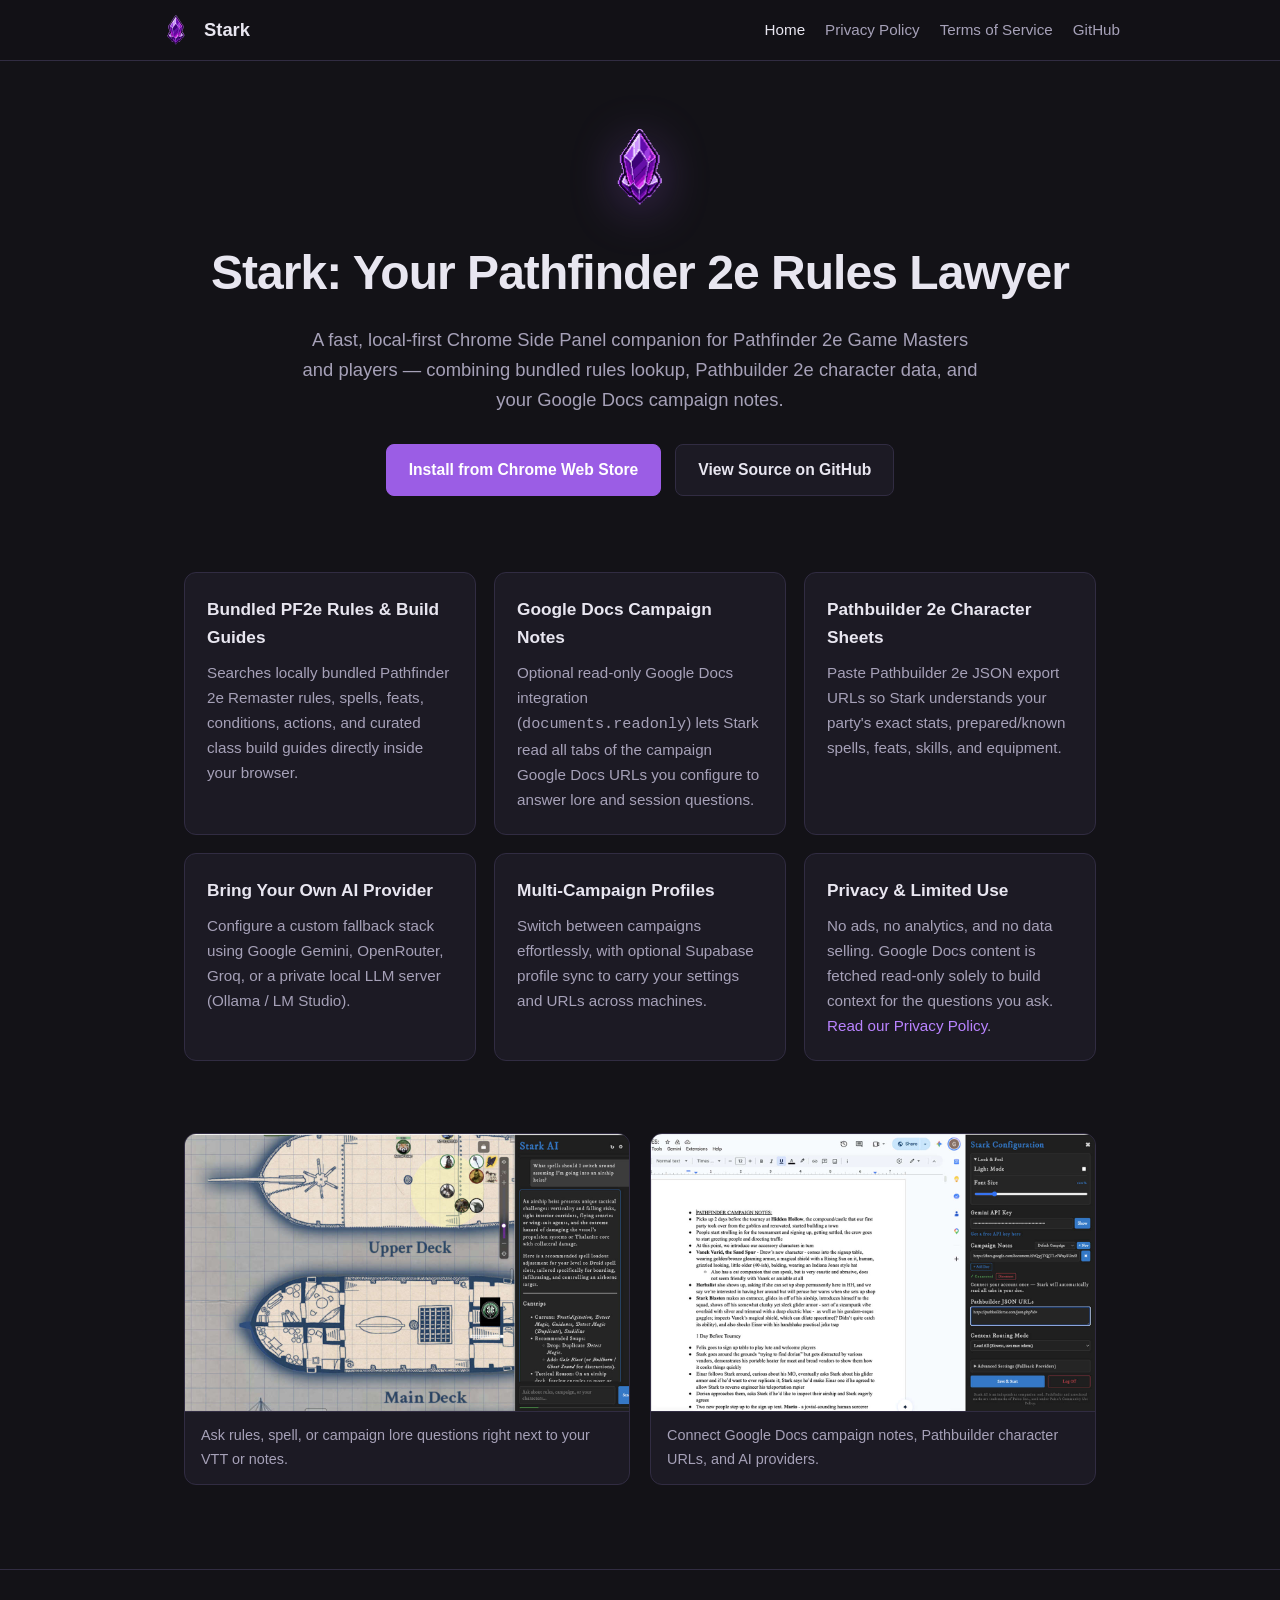
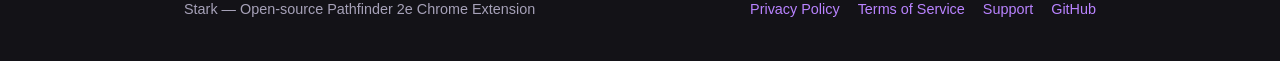
==== docs/index.html @ f901bf4b "docs: add GitHub Pages site for OAuth homepage, privacy policy, and terms" ====
<!DOCTYPE html>
<html lang="en">
<head>
  <meta charset="UTF-8">
  <meta name="viewport" content="width=device-width, initial-scale=1.0">
  <title>Stark — Pathfinder 2e AI Assistant</title>
  <meta name="description" content="Stark is a Chrome Side Panel extension for Pathfinder 2e players and Game Masters with local rules lookup, Pathbuilder 2e character integration, and Google Docs campaign notes sync.">
  <link rel="icon" type="image/png" href="assets/icon128.png">
  <link rel="stylesheet" href="styles.css">
</head>
<body>
  <header>
    <div class="container nav">
      <a class="brand" href="./">
        <img src="assets/icon128.png" alt="Stark logo">
        <span>Stark</span>
      </a>
      <nav class="nav-links">
        <a href="./" class="active">Home</a>
        <a href="privacy.html">Privacy Policy</a>
        <a href="terms.html">Terms of Service</a>
        <a href="https://github.com/haa-gg/stark" target="_blank" rel="noopener">GitHub</a>
      </nav>
    </div>
  </header>

  <main class="container">
    <section class="hero">
      <img class="hero-icon" src="assets/icon128.png" alt="Stark purple crystal icon">
      <h1>Stark: Your Pathfinder 2e Rules Lawyer</h1>
      <p class="subtitle">
        A fast, local-first Chrome Side Panel companion for Pathfinder 2e Game Masters and players — combining bundled rules lookup, Pathbuilder 2e character data, and your Google Docs campaign notes.
      </p>
      <div class="cta-row">
        <a class="btn btn-primary" href="https://chromewebstore.google.com/detail/stark-pathfinder-2e-ai/egkcdliplfbfkbpjhcoefafabohgifpb" target="_blank" rel="noopener">
          Install from Chrome Web Store
        </a>
        <a class="btn btn-secondary" href="https://github.com/haa-gg/stark" target="_blank" rel="noopener">
          View Source on GitHub
        </a>
      </div>
    </section>

    <section>
      <div class="grid">
        <article class="card">
          <h3>Bundled PF2e Rules &amp; Build Guides</h3>
          <p>Searches locally bundled Pathfinder 2e Remaster rules, spells, feats, conditions, actions, and curated class build guides directly inside your browser.</p>
        </article>
        <article class="card">
          <h3>Google Docs Campaign Notes</h3>
          <p>Optional read-only Google Docs integration (<code>documents.readonly</code>) lets Stark read all tabs of the campaign Google Docs URLs you configure to answer lore and session questions.</p>
        </article>
        <article class="card">
          <h3>Pathbuilder 2e Character Sheets</h3>
          <p>Paste Pathbuilder 2e JSON export URLs so Stark understands your party's exact stats, prepared/known spells, feats, skills, and equipment.</p>
        </article>
        <article class="card">
          <h3>Bring Your Own AI Provider</h3>
          <p>Configure a custom fallback stack using Google Gemini, OpenRouter, Groq, or a private local LLM server (Ollama / LM Studio).</p>
        </article>
        <article class="card">
          <h3>Multi-Campaign Profiles</h3>
          <p>Switch between campaigns effortlessly, with optional Supabase profile sync to carry your settings and URLs across machines.</p>
        </article>
        <article class="card">
          <h3>Privacy &amp; Limited Use</h3>
          <p>No ads, no analytics, and no data selling. Google Docs content is fetched read-only solely to build context for the questions you ask. <a href="privacy.html">Read our Privacy Policy</a>.</p>
        </article>
      </div>
    </section>

    <section>
      <div class="screenshots">
        <figure>
          <img src="assets/screenshot-chat.jpg" alt="Stark side panel chat interface">
          <figcaption>Ask rules, spell, or campaign lore questions right next to your VTT or notes.</figcaption>
        </figure>
        <figure>
          <img src="assets/screenshot-settings.jpg" alt="Stark settings and campaign configuration">
          <figcaption>Connect Google Docs campaign notes, Pathbuilder character URLs, and AI providers.</figcaption>
        </figure>
      </div>
    </section>
  </main>

  <footer>
    <div class="container footer-inner">
      <div>Stark — Open-source Pathfinder 2e Chrome Extension</div>
      <div class="footer-links">
        <a href="privacy.html">Privacy Policy</a>
        <a href="terms.html">Terms of Service</a>
        <a href="mailto:glendon.gengel@gmail.com">Support</a>
        <a href="https://github.com/haa-gg/stark" target="_blank" rel="noopener">GitHub</a>
      </div>
    </div>
  </footer>
</body>
</html>
---- docs/styles.css ----
:root {
  --bg: #131217;
  --surface: #1c1a24;
  --surface-alt: #242130;
  --text: #e8e6f0;
  --muted: #a6a1b8;
  --accent: #9b5de5;
  --accent-bright: #b983ff;
  --border: #312c42;
}

* {
  box-sizing: border-box;
}

html, body {
  margin: 0;
  padding: 0;
  background: var(--bg);
  color: var(--text);
  font-family: -apple-system, BlinkMacSystemFont, "Segoe UI", Roboto, Inter, Helvetica, Arial, sans-serif;
  line-height: 1.65;
  -webkit-font-smoothing: antialiased;
}

a {
  color: var(--accent-bright);
  text-decoration: none;
}

a:hover {
  text-decoration: underline;
}

.container {
  max-width: 960px;
  margin: 0 auto;
  padding: 0 24px;
}

header {
  border-bottom: 1px solid var(--border);
  background: rgba(19, 18, 23, 0.92);
  backdrop-filter: blur(8px);
  position: sticky;
  top: 0;
  z-index: 10;
}

.nav {
  display: flex;
  align-items: center;
  justify-content: space-between;
  padding: 14px 0;
  gap: 16px;
}

.brand {
  display: flex;
  align-items: center;
  gap: 12px;
  font-weight: 700;
  font-size: 1.15rem;
  color: var(--text);
}

.brand img {
  width: 32px;
  height: 32px;
  border-radius: 6px;
}

.nav-links {
  display: flex;
  gap: 20px;
  font-size: 0.95rem;
  flex-wrap: wrap;
}

.nav-links a {
  color: var(--muted);
}

.nav-links a:hover,
.nav-links a.active {
  color: var(--text);
}

.hero {
  padding: 64px 0 40px;
  text-align: center;
}

.hero-icon {
  width: 84px;
  height: 84px;
  margin-bottom: 16px;
  filter: drop-shadow(0 8px 24px rgba(155, 93, 229, 0.35));
}

.hero h1 {
  font-size: clamp(2rem, 4.5vw, 3rem);
  margin: 0 0 12px;
  letter-spacing: -0.02em;
}

.hero p.subtitle {
  font-size: 1.15rem;
  color: var(--muted);
  max-width: 680px;
  margin: 0 auto 28px;
}

.cta-row {
  display: flex;
  justify-content: center;
  gap: 14px;
  flex-wrap: wrap;
}

.btn {
  display: inline-block;
  padding: 12px 22px;
  border-radius: 8px;
  font-weight: 600;
  font-size: 0.98rem;
  border: 1px solid var(--border);
  transition: transform 0.12s ease, background 0.15s ease;
}

.btn:hover {
  text-decoration: none;
  transform: translateY(-1px);
}

.btn-primary {
  background: var(--accent);
  border-color: var(--accent);
  color: #ffffff;
}

.btn-primary:hover {
  background: #8445d0;
}

.btn-secondary {
  background: var(--surface);
  color: var(--text);
}

.btn-secondary:hover {
  background: var(--surface-alt);
}

section {
  padding: 36px 0;
}

.grid {
  display: grid;
  grid-template-columns: repeat(auto-fit, minmax(260px, 1fr));
  gap: 18px;
}

.card {
  background: var(--surface);
  border: 1px solid var(--border);
  border-radius: 12px;
  padding: 22px;
}

.card h3 {
  margin: 0 0 8px;
  font-size: 1.08rem;
  color: var(--text);
}

.card p {
  margin: 0;
  color: var(--muted);
  font-size: 0.95rem;
}

.screenshots {
  display: grid;
  grid-template-columns: repeat(auto-fit, minmax(320px, 1fr));
  gap: 20px;
}

.screenshots figure {
  margin: 0;
  background: var(--surface);
  border: 1px solid var(--border);
  border-radius: 12px;
  overflow: hidden;
}

.screenshots img {
  display: block;
  width: 100%;
  height: auto;
}

.screenshots figcaption {
  padding: 12px 16px;
  font-size: 0.9rem;
  color: var(--muted);
  border-top: 1px solid var(--border);
}

.doc-box {
  background: var(--surface);
  border: 1px solid var(--border);
  border-radius: 12px;
  padding: 32px;
  margin: 36px 0;
}

.doc-box h1 {
  margin-top: 0;
  font-size: 2rem;
}

.doc-box h2 {
  margin-top: 28px;
  font-size: 1.25rem;
  color: var(--accent-bright);
  border-bottom: 1px solid var(--border);
  padding-bottom: 6px;
}

.doc-box ul {
  padding-left: 20px;
}

.doc-box li {
  margin-bottom: 8px;
  color: var(--text);
}

.meta {
  color: var(--muted);
  font-size: 0.92rem;
}

footer {
  border-top: 1px solid var(--border);
  margin-top: 48px;
  padding: 28px 0 40px;
  color: var(--muted);
  font-size: 0.9rem;
}

.footer-inner {
  display: flex;
  justify-content: space-between;
  align-items: center;
  flex-wrap: wrap;
  gap: 12px;
}

.footer-links {
  display: flex;
  gap: 18px;
  flex-wrap: wrap;
}
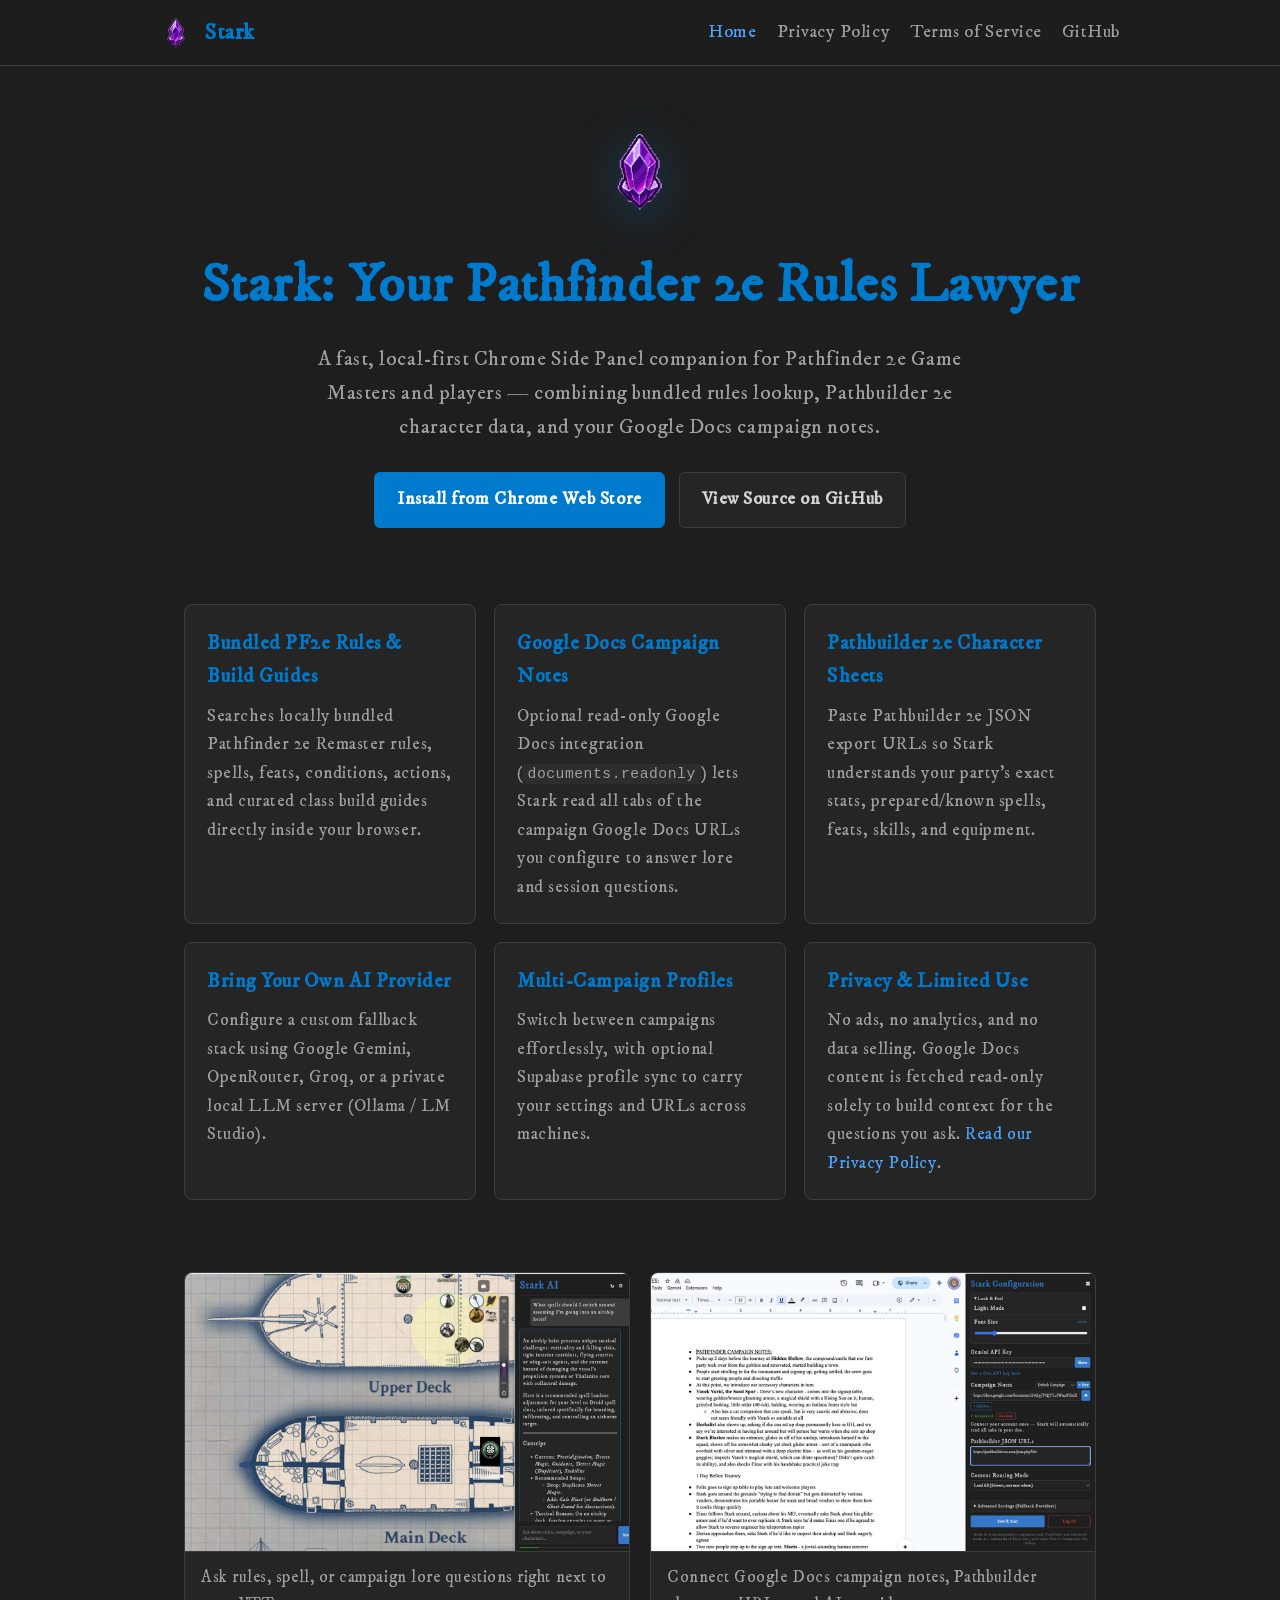
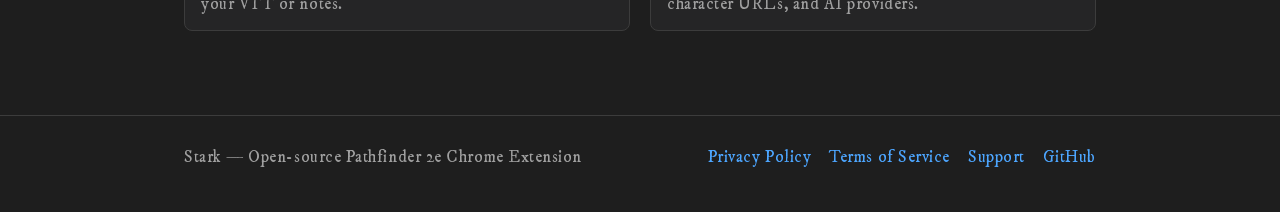
==== commit 2482d876: "style(docs): match app IM Fell DW Pica font and blue palette" ====
--- a/docs/index.html
+++ b/docs/index.html
@@ -97,3 +97,4 @@
   </footer>
 </body>
 </html>
+
--- a/docs/styles.css
+++ b/docs/styles.css
@@ -1,12 +1,29 @@
+@font-face {
+  font-family: 'IM Fell DW Pica';
+  font-style: normal;
+  font-weight: 400;
+  font-display: swap;
+  src: url('assets/fonts/im-fell-dw-pica-regular.woff2') format('woff2');
+}
+
+@font-face {
+  font-family: 'IM Fell DW Pica';
+  font-style: italic;
+  font-weight: 400;
+  font-display: swap;
+  src: url('assets/fonts/im-fell-dw-pica-italic.woff2') format('woff2');
+}
+
 :root {
-  --bg: #131217;
-  --surface: #1c1a24;
-  --surface-alt: #242130;
-  --text: #e8e6f0;
-  --muted: #a6a1b8;
-  --accent: #9b5de5;
-  --accent-bright: #b983ff;
-  --border: #312c42;
+  --bg: #1e1e1e;
+  --surface: #252526;
+  --surface-alt: #2d2d30;
+  --text: #d4d4d4;
+  --muted: #a0a0a0;
+  --accent: #007acc;
+  --accent-hover: #005f9e;
+  --accent-link: #4da6ff;
+  --border: #3c3c3c;
 }
 
 * {
@@ -18,13 +35,23 @@
   padding: 0;
   background: var(--bg);
   color: var(--text);
-  font-family: -apple-system, BlinkMacSystemFont, "Segoe UI", Roboto, Inter, Helvetica, Arial, sans-serif;
+  font-family: 'IM Fell DW Pica', Georgia, serif;
+  font-size: 18px;
+  letter-spacing: 0.03em;
   line-height: 1.65;
   -webkit-font-smoothing: antialiased;
 }
 
+code {
+  font-family: ui-monospace, SFMono-Regular, Menlo, Monaco, Consolas, monospace;
+  font-size: 0.85em;
+  background: var(--surface-alt);
+  padding: 2px 5px;
+  border-radius: 4px;
+}
+
 a {
-  color: var(--accent-bright);
+  color: var(--accent-link);
   text-decoration: none;
 }
 
@@ -40,7 +67,7 @@
 
 header {
   border-bottom: 1px solid var(--border);
-  background: rgba(19, 18, 23, 0.92);
+  background: rgba(30, 30, 30, 0.94);
   backdrop-filter: blur(8px);
   position: sticky;
   top: 0;
@@ -60,8 +87,8 @@
   align-items: center;
   gap: 12px;
   font-weight: 700;
-  font-size: 1.15rem;
-  color: var(--text);
+  font-size: 1.25rem;
+  color: var(--accent);
 }
 
 .brand img {
@@ -73,7 +100,7 @@
 .nav-links {
   display: flex;
   gap: 20px;
-  font-size: 0.95rem;
+  font-size: 1rem;
   flex-wrap: wrap;
 }
 
@@ -83,7 +110,7 @@
 
 .nav-links a:hover,
 .nav-links a.active {
-  color: var(--text);
+  color: var(--accent-link);
 }
 
 .hero {
@@ -95,13 +122,13 @@
   width: 84px;
   height: 84px;
   margin-bottom: 16px;
-  filter: drop-shadow(0 8px 24px rgba(155, 93, 229, 0.35));
+  filter: drop-shadow(0 8px 24px rgba(0, 122, 204, 0.35));
 }
 
 .hero h1 {
   font-size: clamp(2rem, 4.5vw, 3rem);
   margin: 0 0 12px;
-  letter-spacing: -0.02em;
+  color: var(--accent);
 }
 
 .hero p.subtitle {
@@ -121,9 +148,9 @@
 .btn {
   display: inline-block;
   padding: 12px 22px;
-  border-radius: 8px;
-  font-weight: 600;
-  font-size: 0.98rem;
+  border-radius: 6px;
+  font-weight: 700;
+  font-size: 1rem;
   border: 1px solid var(--border);
   transition: transform 0.12s ease, background 0.15s ease;
 }
@@ -140,7 +167,8 @@
 }
 
 .btn-primary:hover {
-  background: #8445d0;
+  background: var(--accent-hover);
+  border-color: var(--accent-hover);
 }
 
 .btn-secondary {
@@ -165,20 +193,20 @@
 .card {
   background: var(--surface);
   border: 1px solid var(--border);
-  border-radius: 12px;
+  border-radius: 8px;
   padding: 22px;
 }
 
 .card h3 {
   margin: 0 0 8px;
-  font-size: 1.08rem;
-  color: var(--text);
+  font-size: 1.12rem;
+  color: var(--accent);
 }
 
 .card p {
   margin: 0;
   color: var(--muted);
-  font-size: 0.95rem;
+  font-size: 0.96rem;
 }
 
 .screenshots {
@@ -191,7 +219,7 @@
   margin: 0;
   background: var(--surface);
   border: 1px solid var(--border);
-  border-radius: 12px;
+  border-radius: 8px;
   overflow: hidden;
 }
 
@@ -203,7 +231,7 @@
 
 .screenshots figcaption {
   padding: 12px 16px;
-  font-size: 0.9rem;
+  font-size: 0.92rem;
   color: var(--muted);
   border-top: 1px solid var(--border);
 }
@@ -211,7 +239,7 @@
 .doc-box {
   background: var(--surface);
   border: 1px solid var(--border);
-  border-radius: 12px;
+  border-radius: 8px;
   padding: 32px;
   margin: 36px 0;
 }
@@ -219,12 +247,13 @@
 .doc-box h1 {
   margin-top: 0;
   font-size: 2rem;
+  color: var(--accent);
 }
 
 .doc-box h2 {
   margin-top: 28px;
-  font-size: 1.25rem;
-  color: var(--accent-bright);
+  font-size: 1.3rem;
+  color: var(--accent);
   border-bottom: 1px solid var(--border);
   padding-bottom: 6px;
 }
@@ -240,7 +269,7 @@
 
 .meta {
   color: var(--muted);
-  font-size: 0.92rem;
+  font-size: 0.94rem;
 }
 
 footer {
@@ -248,7 +277,7 @@
   margin-top: 48px;
   padding: 28px 0 40px;
   color: var(--muted);
-  font-size: 0.9rem;
+  font-size: 0.92rem;
 }
 
 .footer-inner {
